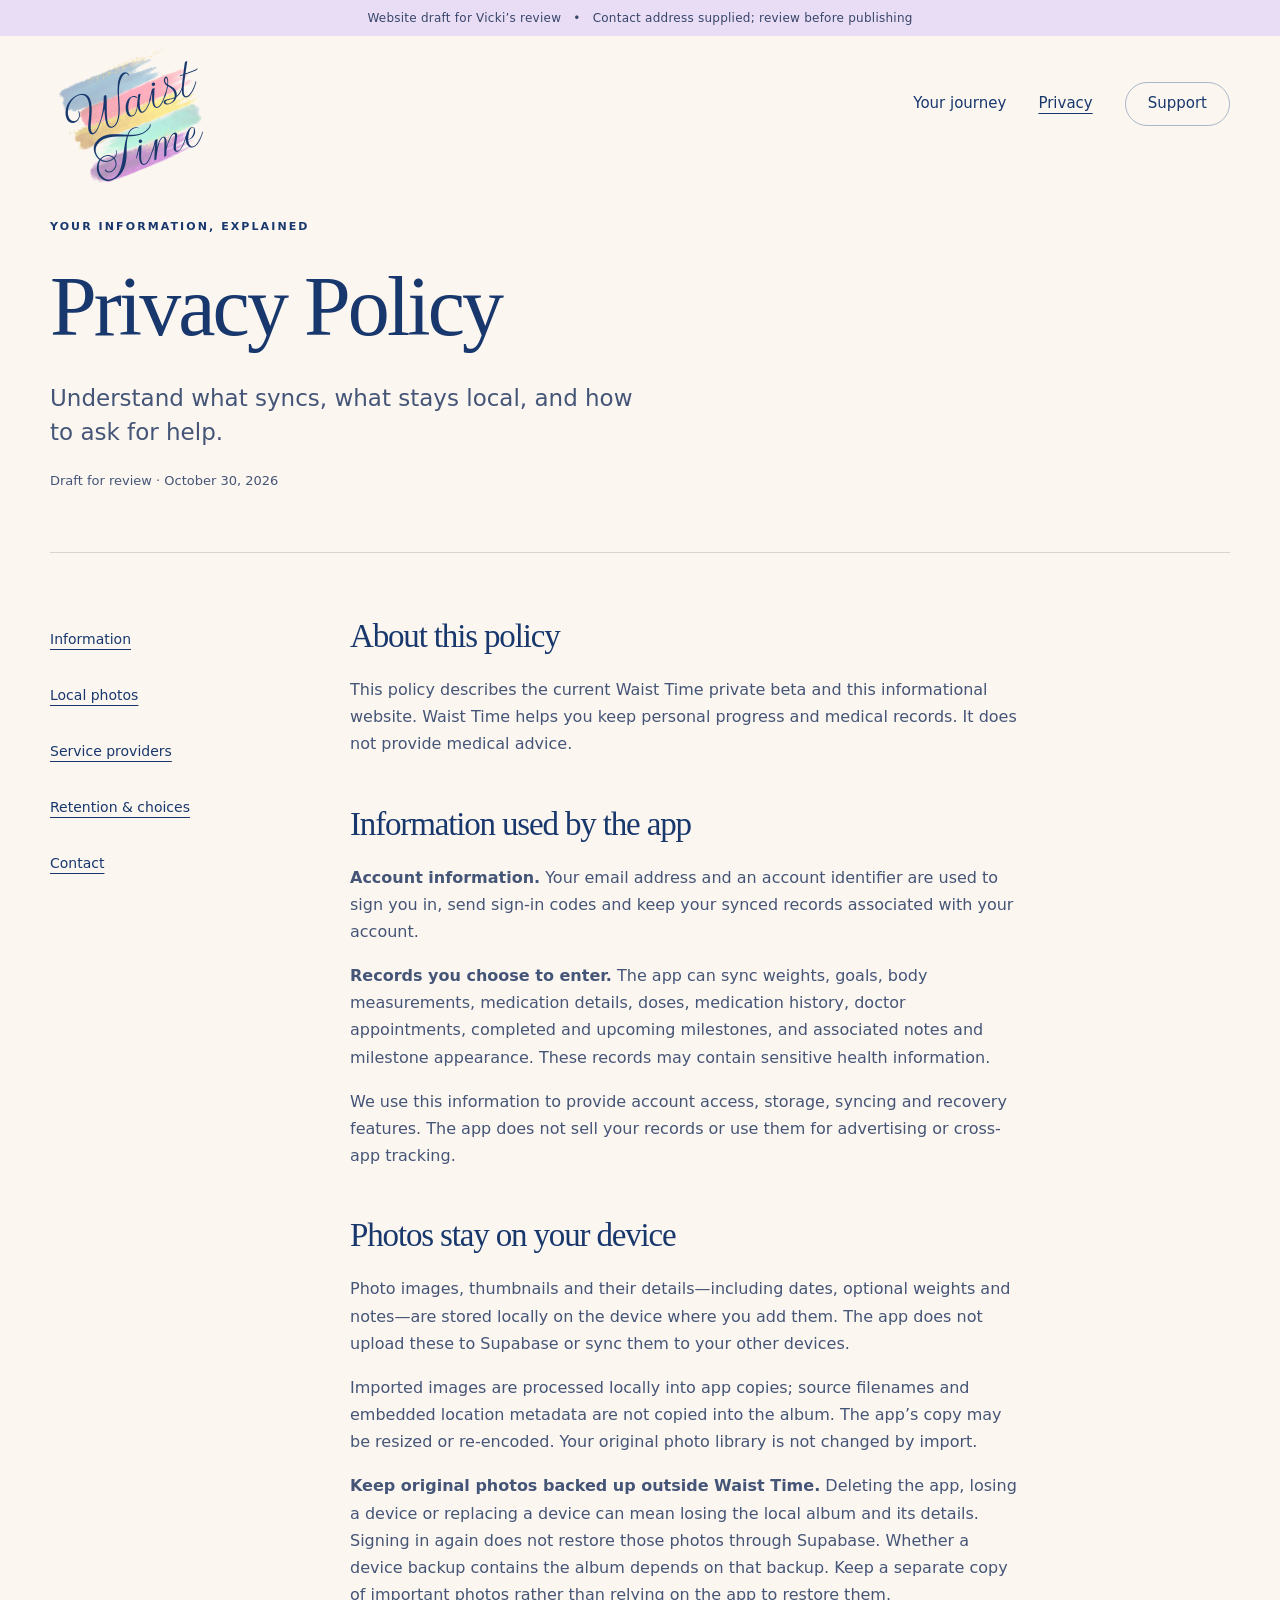
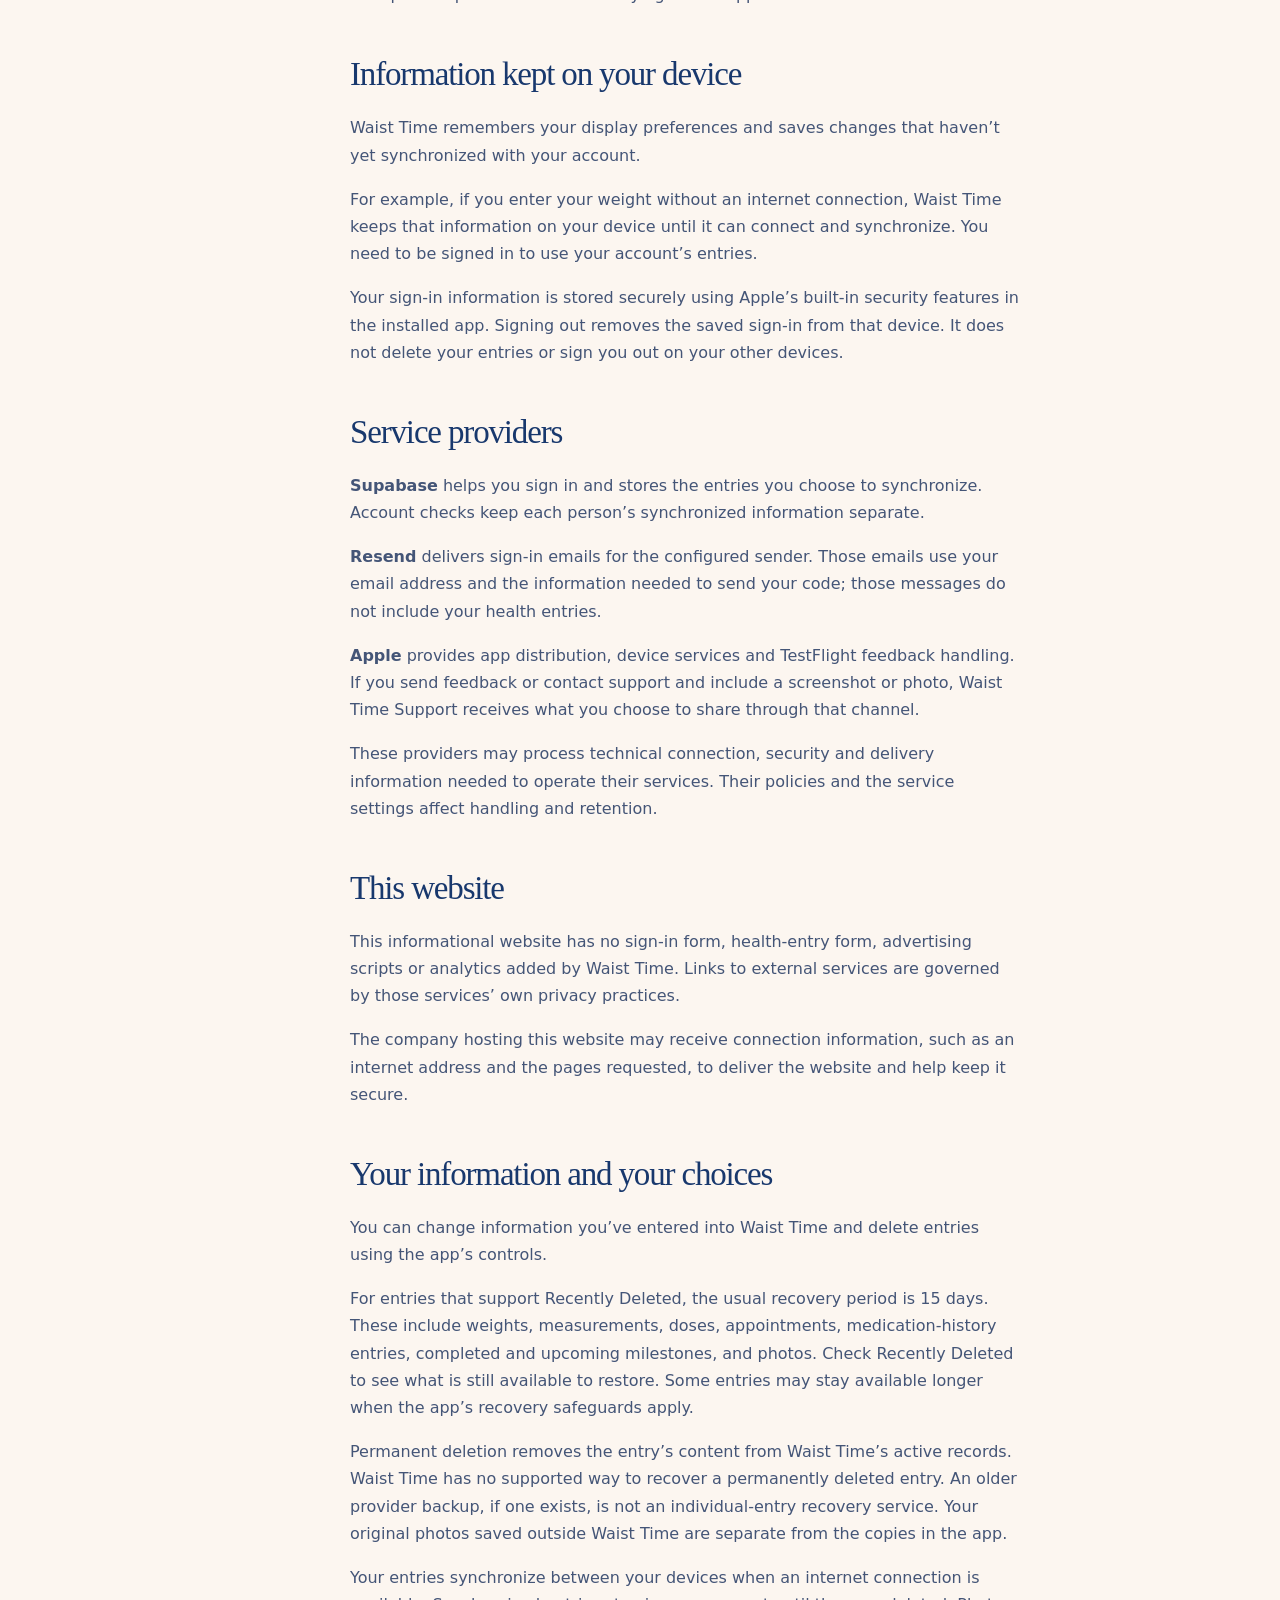
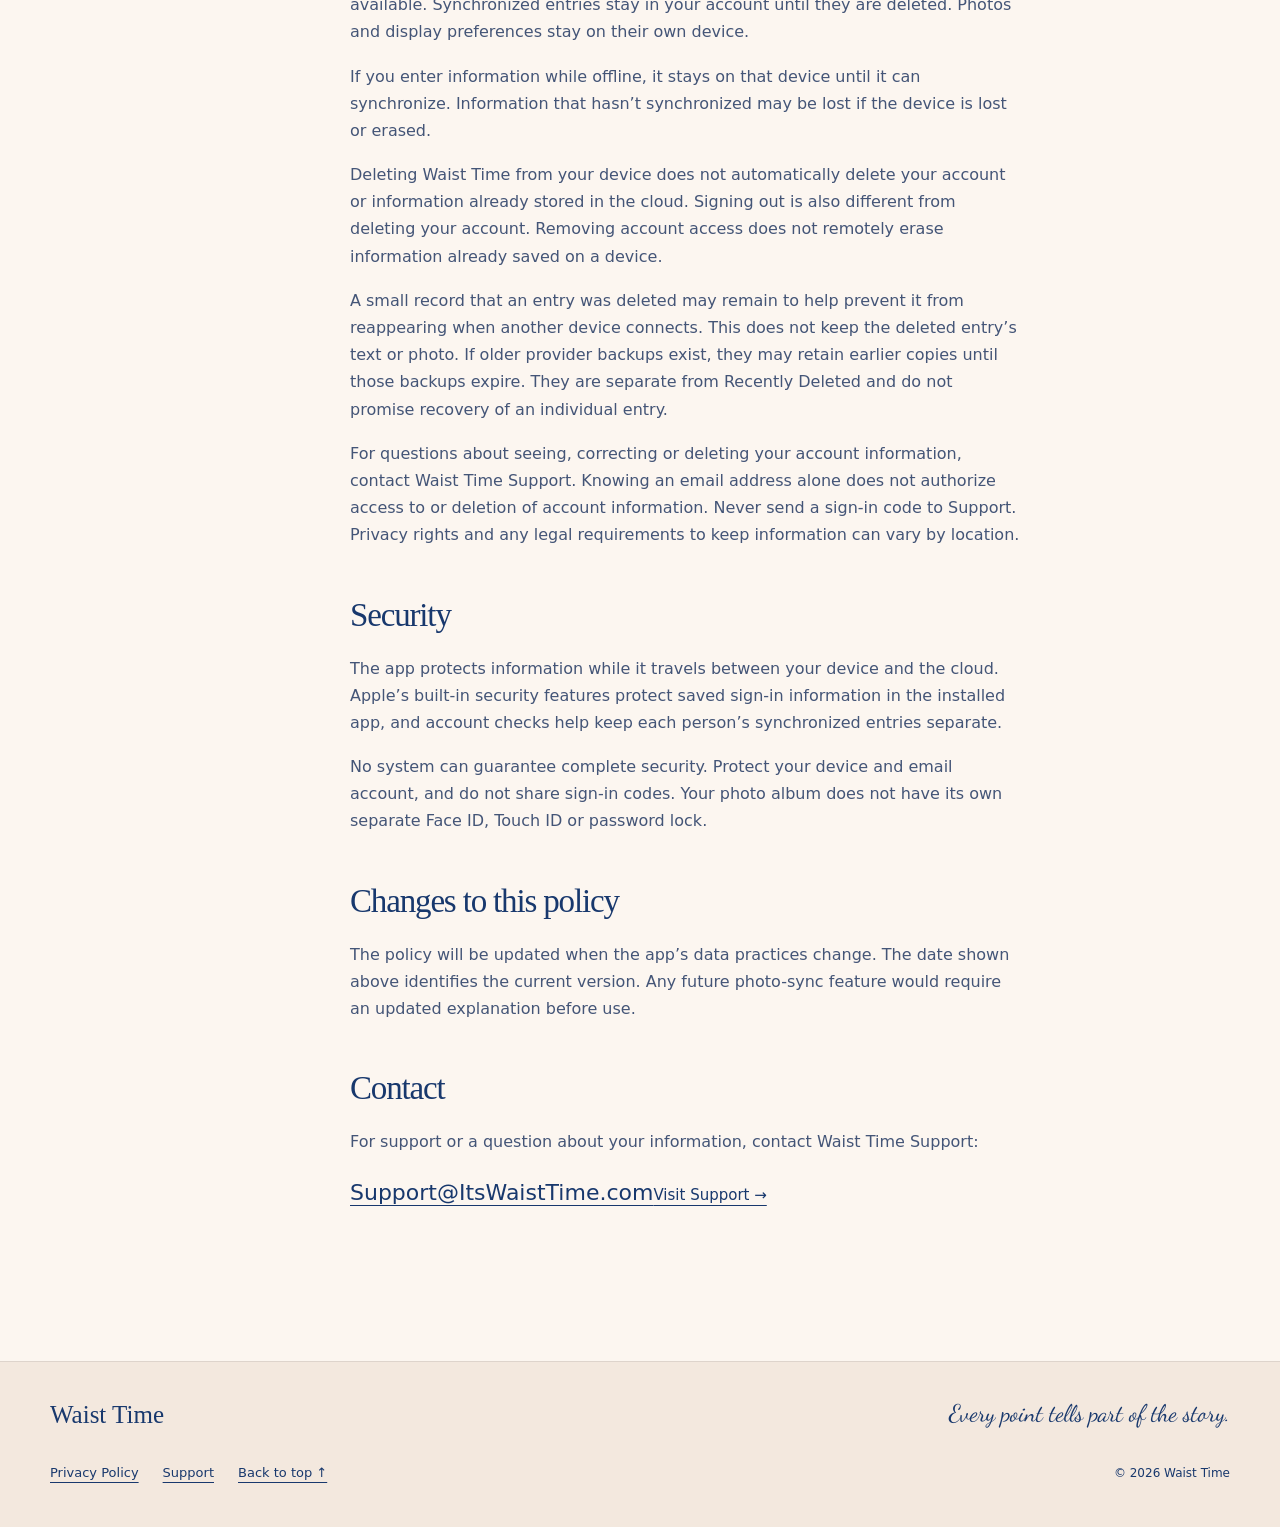
==== privacy.html @ 02d2edf5 "Add files via upload" ====
<!doctype html><html lang="en" id="top"><head><meta charset="utf-8"><meta name="viewport" content="width=device-width,initial-scale=1"><meta name="color-scheme" content="light"><meta name="description" content="How Waist Time handles account information, synced records, local photos and privacy questions."><meta name="robots" content="noindex,nofollow"><title>Privacy Policy · Waist Time</title><link rel="icon" type="image/svg+xml" href="assets/favicon.svg"><link rel="stylesheet" href="styles.css"></head><body><div class="draft-banner">Website draft for Vicki’s review <span>•</span> Contact address supplied; review before publishing</div><a class="skip" href="#main">Skip to content</a><header class="site-header wrap"><a class="brand-link" href="index.html" aria-label="Waist Time home"><span class="brand" role="img" aria-label="Waist Time"><span>Waist</span><br><span>Time</span></span></a><nav aria-label="Main navigation"><a href="index.html#journey">Your journey</a><a href="privacy.html" aria-current="page">Privacy</a><a class="nav-support" href="support.html">Support</a></nav></header>
<main id="main"><section class="document-hero wrap"><p class="eyebrow">YOUR INFORMATION, EXPLAINED</p><h1>Privacy Policy</h1><p class="hero-lede">Understand what syncs, what stays local, and how to ask for help.</p><p class="policy-date">Draft for review · October 30, 2026</p></section><div class="document-layout wrap"><aside class="document-aside"><a href="#information">Information</a><a href="#photos">Local photos</a><a href="#providers">Service providers</a><a href="#retention">Retention &amp; choices</a><a href="#privacy-contact">Contact</a></aside><article class="document-copy"><section><h2>About this policy</h2><p>This policy describes the current Waist Time private beta and this informational website. Waist Time helps you keep personal progress and medical records. It does not provide medical advice.</p></section><section id="information"><h2>Information used by the app</h2><p><strong>Account information.</strong> Your email address and an account identifier are used to sign you in, send sign-in codes and keep your synced records associated with your account.</p><p><strong>Records you choose to enter.</strong> The app can sync weights, goals, body measurements, medication details, doses, medication history, doctor appointments, completed and upcoming milestones, and associated notes and milestone appearance. These records may contain sensitive health information.</p><p>We use this information to provide account access, storage, syncing and recovery features. The app does not sell your records or use them for advertising or cross-app tracking.</p></section><section id="photos"><h2>Photos stay on your device</h2><p>Photo images, thumbnails and their details—including dates, optional weights and notes—are stored locally on the device where you add them. The app does not upload these to Supabase or sync them to your other devices.</p><p>Imported images are processed locally into app copies; source filenames and embedded location metadata are not copied into the album. The app’s copy may be resized or re-encoded. Your original photo library is not changed by import.</p><p><strong>Keep original photos backed up outside Waist Time.</strong> Deleting the app, losing a device or replacing a device can mean losing the local album and its details. Signing in again does not restore those photos through Supabase. Whether a device backup contains the album depends on that backup. Keep a separate copy of important photos rather than relying on the app to restore them.</p></section><section><h2>Information kept on your device</h2><p>Waist Time remembers your display preferences and saves changes that haven’t yet synchronized with your account.</p><p>For example, if you enter your weight without an internet connection, Waist Time keeps that information on your device until it can connect and synchronize. You need to be signed in to use your account’s entries.</p><p>Your sign-in information is stored securely using Apple’s built-in security features in the installed app. Signing out removes the saved sign-in from that device. It does not delete your entries or sign you out on your other devices.</p></section><section id="providers"><h2>Service providers</h2><p><strong>Supabase</strong> helps you sign in and stores the entries you choose to synchronize. Account checks keep each person’s synchronized information separate.</p><p><strong>Resend</strong> delivers sign-in emails for the configured sender. Those emails use your email address and the information needed to send your code; those messages do not include your health entries.</p><p><strong>Apple</strong> provides app distribution, device services and TestFlight feedback handling. If you send feedback or contact support and include a screenshot or photo, Waist Time Support receives what you choose to share through that channel.</p><p>These providers may process technical connection, security and delivery information needed to operate their services. Their policies and the service settings affect handling and retention.</p></section><section><h2>This website</h2><p>This informational website has no sign-in form, health-entry form, advertising scripts or analytics added by Waist Time. Links to external services are governed by those services’ own privacy practices.</p><p>The company hosting this website may receive connection information, such as an internet address and the pages requested, to deliver the website and help keep it secure.</p></section><section id="retention"><h2>Your information and your choices</h2><p>You can change information you’ve entered into Waist Time and delete entries using the app’s controls.</p><p>For entries that support Recently Deleted, the usual recovery period is 15 days. These include weights, measurements, doses, appointments, medication-history entries, completed and upcoming milestones, and photos. Check Recently Deleted to see what is still available to restore. Some entries may stay available longer when the app’s recovery safeguards apply.</p><p>Permanent deletion removes the entry’s content from Waist Time’s active records. Waist Time has no supported way to recover a permanently deleted entry. An older provider backup, if one exists, is not an individual-entry recovery service. Your original photos saved outside Waist Time are separate from the copies in the app.</p><p>Your entries synchronize between your devices when an internet connection is available. Synchronized entries stay in your account until they are deleted. Photos and display preferences stay on their own device.</p><p>If you enter information while offline, it stays on that device until it can synchronize. Information that hasn’t synchronized may be lost if the device is lost or erased.</p><p>Deleting Waist Time from your device does not automatically delete your account or information already stored in the cloud. Signing out is also different from deleting your account. Removing account access does not remotely erase information already saved on a device.</p><p>A small record that an entry was deleted may remain to help prevent it from reappearing when another device connects. This does not keep the deleted entry’s text or photo. If older provider backups exist, they may retain earlier copies until those backups expire. They are separate from Recently Deleted and do not promise recovery of an individual entry.</p><p>For questions about seeing, correcting or deleting your account information, contact Waist Time Support. Knowing an email address alone does not authorize access to or deletion of account information. Never send a sign-in code to Support. Privacy rights and any legal requirements to keep information can vary by location.</p></section><section><h2>Security</h2><p>The app protects information while it travels between your device and the cloud. Apple’s built-in security features protect saved sign-in information in the installed app, and account checks help keep each person’s synchronized entries separate.</p><p>No system can guarantee complete security. Protect your device and email account, and do not share sign-in codes. Your photo album does not have its own separate Face ID, Touch ID or password lock.</p></section><section><h2>Changes to this policy</h2><p>The policy will be updated when the app’s data practices change. The date shown above identifies the current version. Any future photo-sync feature would require an updated explanation before use.</p></section><section id="privacy-contact"><h2>Contact</h2><p>For support or a question about your information, contact Waist Time Support:</p><a class="contact-email" href="mailto:Support@ItsWaistTime.com">Support@ItsWaistTime.com</a><a class="text-link" href="support.html">Visit Support →</a></section></article></div></main><footer class="site-footer"><div class="wrap footer-inner"><a class="footer-name" href="index.html">Waist Time</a><p>Every point tells part of the story.</p><nav aria-label="Footer navigation"><a href="privacy.html">Privacy Policy</a><a href="support.html">Support</a><a href="#top">Back to top ↑</a></nav><small>© 2026 Waist Time</small></div></footer></body></html>
---- styles.css ----
@font-face{font-family:Gwendolyn;src:url('assets/Gwendolyn-Regular.ttf') format('truetype');font-display:swap}@font-face{font-family:Dancing;src:url('assets/DancingScript.ttf') format('truetype');font-display:swap}@font-face{font-family:Patrick;src:url('assets/PatrickHand.woff2') format('woff2');font-display:swap}
:root{--cream:#fcf6f0;--ink:#18386d;--soft:#445577;--blue:#dce9f5;--peach:#f7d2c7;--line:#ded4cc;--white:#fffdfa}*{box-sizing:border-box}html{scroll-behavior:smooth;scroll-padding-top:24px}body{margin:0;background:var(--cream);color:var(--ink);font-family:'Avenir Next',Avenir,system-ui,sans-serif;font-size:17px;line-height:1.7}a{color:inherit;text-decoration-thickness:1px;text-underline-offset:5px}a:hover{text-decoration-thickness:2px}a:focus-visible,summary:focus-visible{outline:3px solid #365f98;outline-offset:5px}img{display:block;max-width:100%;height:auto}h1,h2,h3,p,figure{margin:0}h1,h2,h3{font-family:Georgia,'Times New Roman',serif;font-weight:400;line-height:1.12;letter-spacing:-.035em}h1{font-size:clamp(48px,5.7vw,82px)}h2{font-size:clamp(35px,4vw,52px)}h3{font-size:29px}h1 em,h2 em{font-weight:400;color:#526f8d}p{max-width:66ch}p+p{margin-top:17px}.wrap{width:min(1180px,calc(100% - 80px));margin-inline:auto}.draft-banner{padding:8px 20px;background:#e8ddf5;color:#38456a;text-align:center;font-size:12px;letter-spacing:.02em}.draft-banner span{margin:0 8px}.skip{position:absolute;top:-90px;left:20px;z-index:30;padding:10px;background:var(--white)}.skip:focus{top:8px}.site-header{display:flex;align-items:center;justify-content:space-between;min-height:135px;gap:28px}.brand-link{display:grid;place-items:center;width:160px;height:116px;text-decoration:none}.brand{position:relative;isolation:isolate;display:inline-block;font-family:Gwendolyn,cursive;font-size:64px;font-weight:400;line-height:.55;text-align:center;white-space:nowrap;transform:rotate(-20deg);transform-origin:center;color:var(--ink)}.brand span:first-child{position:relative;top:.18em}.brand span:last-child{position:relative;top:.4em}.brand:before{content:'';position:absolute;inset:-.25em -.4em -.6em;z-index:-1;background:url('assets/brand-watercolor.png') center/contain no-repeat;transform:scale(1.1);opacity:.4}.site-header nav{display:flex;align-items:center;gap:32px}.site-header nav a{display:flex;align-items:center;min-height:44px;text-decoration:none;font-size:15px}.site-header nav a:hover,.site-header nav a[aria-current=page]{text-decoration:underline}.site-header nav .nav-support{border:1px solid #a9b8c9;padding:7px 22px;border-radius:28px}.hero{display:grid;grid-template-columns:1.13fr 1fr;gap:46px;align-items:center;min-height:640px;padding:16px 0 70px}.hero-copy{position:relative;z-index:1}.eyebrow{font-size:11px;font-weight:700;letter-spacing:.19em;line-height:1.5;margin-bottom:24px}.hero-lede{font-size:23px;line-height:1.5;margin-top:27px;color:var(--soft);max-width:29ch}.hero-description{margin-top:20px;font-size:16px;color:var(--soft);max-width:43ch}.button{display:inline-flex;align-items:center;justify-content:space-between;gap:30px;background:var(--ink);color:var(--cream);padding:14px 24px;min-height:52px;border-radius:5px;text-decoration:none;font-size:15px;margin-top:30px}.button:hover{background:#274a7a;text-decoration:none}.button span{font-size:22px}.availability{font-size:12px;color:var(--soft);margin-top:14px}.hero-art{position:relative;align-self:stretch;display:flex;align-items:center;justify-content:center;padding:12px 0 38px}.hero-art img{width:100%;max-height:585px;object-fit:contain;mix-blend-mode:multiply}.hero-art figcaption{position:absolute;bottom:12px;right:9%;font-family:Dancing,cursive;font-size:32px;transform:rotate(-6deg)}.story-section{background:#f0ece5;padding:85px 0 90px;border-top:1px solid var(--line);border-bottom:1px solid var(--line)}.section-intro{display:grid;grid-template-columns:1fr 1fr;gap:20px 60px;align-items:end}.section-intro .eyebrow{grid-column:1/-1;margin:0}.section-intro>p:last-child{font-size:17px;color:var(--soft);padding-bottom:4px}.editorial-grid{display:grid;grid-template-columns:1fr 1fr;gap:0 70px;margin-top:55px}.feature{display:grid;grid-template-columns:38px 1fr;gap:18px;border-top:1px solid #cfc7c0;padding:30px 0}.feature-number{font-size:12px;letter-spacing:.05em;padding-top:8px;color:#60718a}.feature p{font-size:15px;color:var(--soft);margin-top:14px}.milestone-moment{text-align:center;padding:96px 20px;position:relative;isolation:isolate}.milestone-moment:before{content:'';position:absolute;inset:12% 15%;background:url('assets/brand-watercolor.png') center/contain no-repeat;opacity:.22;z-index:-1}.handwritten{font-family:Dancing,cursive;font-size:32px;line-height:1.4;letter-spacing:0;font-weight:400}.milestone-moment .handwritten{margin-inline:auto;transform:rotate(-4deg);margin-bottom:13px}.milestone-moment h2{font-size:clamp(56px,7vw,88px)}.milestone-moment>p:last-child{margin:20px auto 0;color:var(--soft);font-size:15px}.care-section{padding:85px 0;background:var(--blue)}.care-grid{display:grid;grid-template-columns:1fr 1fr;gap:75px}.care-grid h2{font-size:41px;line-height:1.2}.care-copy{font-size:16px;padding-top:32px}.care-copy strong{font-weight:600}.text-link{display:inline-flex;align-items:center;gap:20px;min-height:44px;font-size:15px;margin-top:18px}.faq-section{display:grid;grid-template-columns:.8fr 1.2fr;gap:85px;padding:90px 0}.faq-list details{border-top:1px solid var(--line);padding:0 0 16px;margin-bottom:9px}.faq-list details:last-child{border-bottom:1px solid var(--line)}summary{cursor:pointer;font-size:18px;padding:19px 22px 8px 0;min-height:52px;line-height:1.5}.faq-list details p{font-size:15px;color:var(--soft);margin:15px 0 6px}.closing{padding:10px 0 90px;text-align:center}.closing .handwritten{margin-inline:auto;margin-bottom:20px}.closing h2{font-size:48px}.button-light{color:var(--ink);background:#fffdfa;border:1px solid #b6c3cf}.button-light:hover{background:var(--blue)}.site-footer{border-top:1px solid var(--line);padding:32px 0;background:#f3e8de}.footer-inner{display:grid;grid-template-columns:1fr 1fr;align-items:center;gap:15px}.footer-name{font-family:Georgia,serif;font-size:25px;text-decoration:none}.footer-inner>p{font-family:Dancing,cursive;font-size:24px;text-align:right;justify-self:end}.footer-inner nav{display:flex;gap:24px;flex-wrap:wrap}.footer-inner nav a{display:flex;align-items:center;min-height:44px;font-size:13px}.footer-inner small{font-size:12px;justify-self:end}.document-hero{padding:48px 0 60px;border-bottom:1px solid var(--line)}.document-hero h1{font-size:clamp(56px,7vw,84px)}.document-hero .hero-lede{max-width:40ch}.policy-date{font-size:13px;color:var(--soft);margin-top:20px}.document-layout{display:grid;grid-template-columns:220px 1fr;gap:80px;padding:65px 0 95px}.document-aside{display:flex;flex-direction:column;align-items:start;gap:12px}.document-aside .handwritten{margin-bottom:20px}.document-aside a{font-size:14px;min-height:44px;display:flex;align-items:center}.document-copy{max-width:760px}.document-copy section{margin-bottom:48px;scroll-margin-top:30px}.document-copy h2{font-size:33px;margin-bottom:21px}.document-copy h3{font-size:24px;margin:26px 0 12px}.document-copy p{font-size:16px;color:var(--soft)}.document-copy .small{font-size:13px;margin-top:22px}.contact-email{display:inline-block;min-height:44px;font-size:22px;overflow-wrap:anywhere;margin-top:12px}.document-copy .contact-pending,.document-copy .draft-note{padding:16px 20px;background:#e8ddf5;border-left:3px solid #8c7ba6;color:var(--ink);font-size:14px;margin-top:20px}
@media(min-width:1500px){.hero{min-height:700px}}@media(max-width:950px){.wrap{width:calc(100% - 48px)}.hero{gap:20px;min-height:560px}.hero h1{font-size:59px}.hero-art img{max-height:480px}.hero-art figcaption{font-size:27px;right:0}.section-intro{gap:22px 38px}.editorial-grid{gap:0 36px}.care-grid{gap:35px}.care-grid h2{font-size:34px}.faq-section{gap:42px}.document-layout{grid-template-columns:160px 1fr;gap:40px}.hero-lede{font-size:21px}}@media(max-width:650px){.wrap{width:calc(100% - 40px)}.draft-banner{font-size:10px;line-height:1.6}.draft-banner span{margin:0 3px}.site-header{min-height:108px;gap:12px}.brand-link{width:104px;height:90px;flex-shrink:0}.brand{font-size:46px}.site-header nav{gap:13px}.site-header nav a{font-size:12px}.site-header nav .nav-support{padding:5px 11px}.hero{grid-template-columns:1fr;padding:36px 0 40px;gap:12px;min-height:0}.hero h1{font-size:clamp(48px,11.8vw,70px)}.hero-copy{max-width:560px}.hero-lede{font-size:21px;margin-top:22px}.hero-description{font-size:15px}.eyebrow{font-size:10px;margin-bottom:21px}.hero-art{max-width:420px;width:100%;margin:0 auto;padding:0 15px 35px}.hero-art img{max-height:430px}.hero-art figcaption{bottom:8px;right:5%;font-size:30px}.story-section,.care-section{padding:55px 0}.section-intro{display:block}.section-intro h2{font-size:38px}.section-intro>p:last-child{margin-top:22px;font-size:15px}.section-intro .eyebrow{margin-bottom:20px}.editorial-grid{grid-template-columns:1fr;margin-top:34px}.feature{padding:25px 0}.feature h3{font-size:27px}.feature p{font-size:15px}.milestone-moment{padding:64px 0}.milestone-moment .handwritten{font-size:27px}.care-grid{grid-template-columns:1fr;gap:20px}.care-grid h2{font-size:36px}.care-copy{padding:0}.faq-section{grid-template-columns:1fr;gap:30px;padding:58px 0}.faq-section h2{font-size:39px}.closing{padding:10px 0 60px}.closing .handwritten{font-size:28px}.closing h2{font-size:39px}.footer-inner{grid-template-columns:1fr;gap:12px}.footer-inner>p{justify-self:start;text-align:left}.footer-inner small{justify-self:start}.footer-inner nav{gap:20px}.document-hero{padding:35px 0 40px}.document-hero h1{font-size:56px}.document-layout{grid-template-columns:1fr;gap:35px;padding:35px 0 65px}.document-aside{flex-direction:row;flex-wrap:wrap;gap:8px 22px;border-bottom:1px solid var(--line);padding-bottom:22px}.document-aside .handwritten{width:100%;font-size:27px;margin-bottom:5px}.document-copy h2{font-size:30px}.document-copy p{font-size:16px;overflow-wrap:break-word}}@media(max-width:360px){.wrap{width:calc(100% - 32px)}.site-header nav{gap:10px}.site-header nav a{font-size:11px}.brand-link{width:88px}.brand{font-size:41px}.site-header nav .nav-support{padding:5px 8px}.hero h1{font-size:46px}}@media(prefers-reduced-motion:reduce){html{scroll-behavior:auto}}
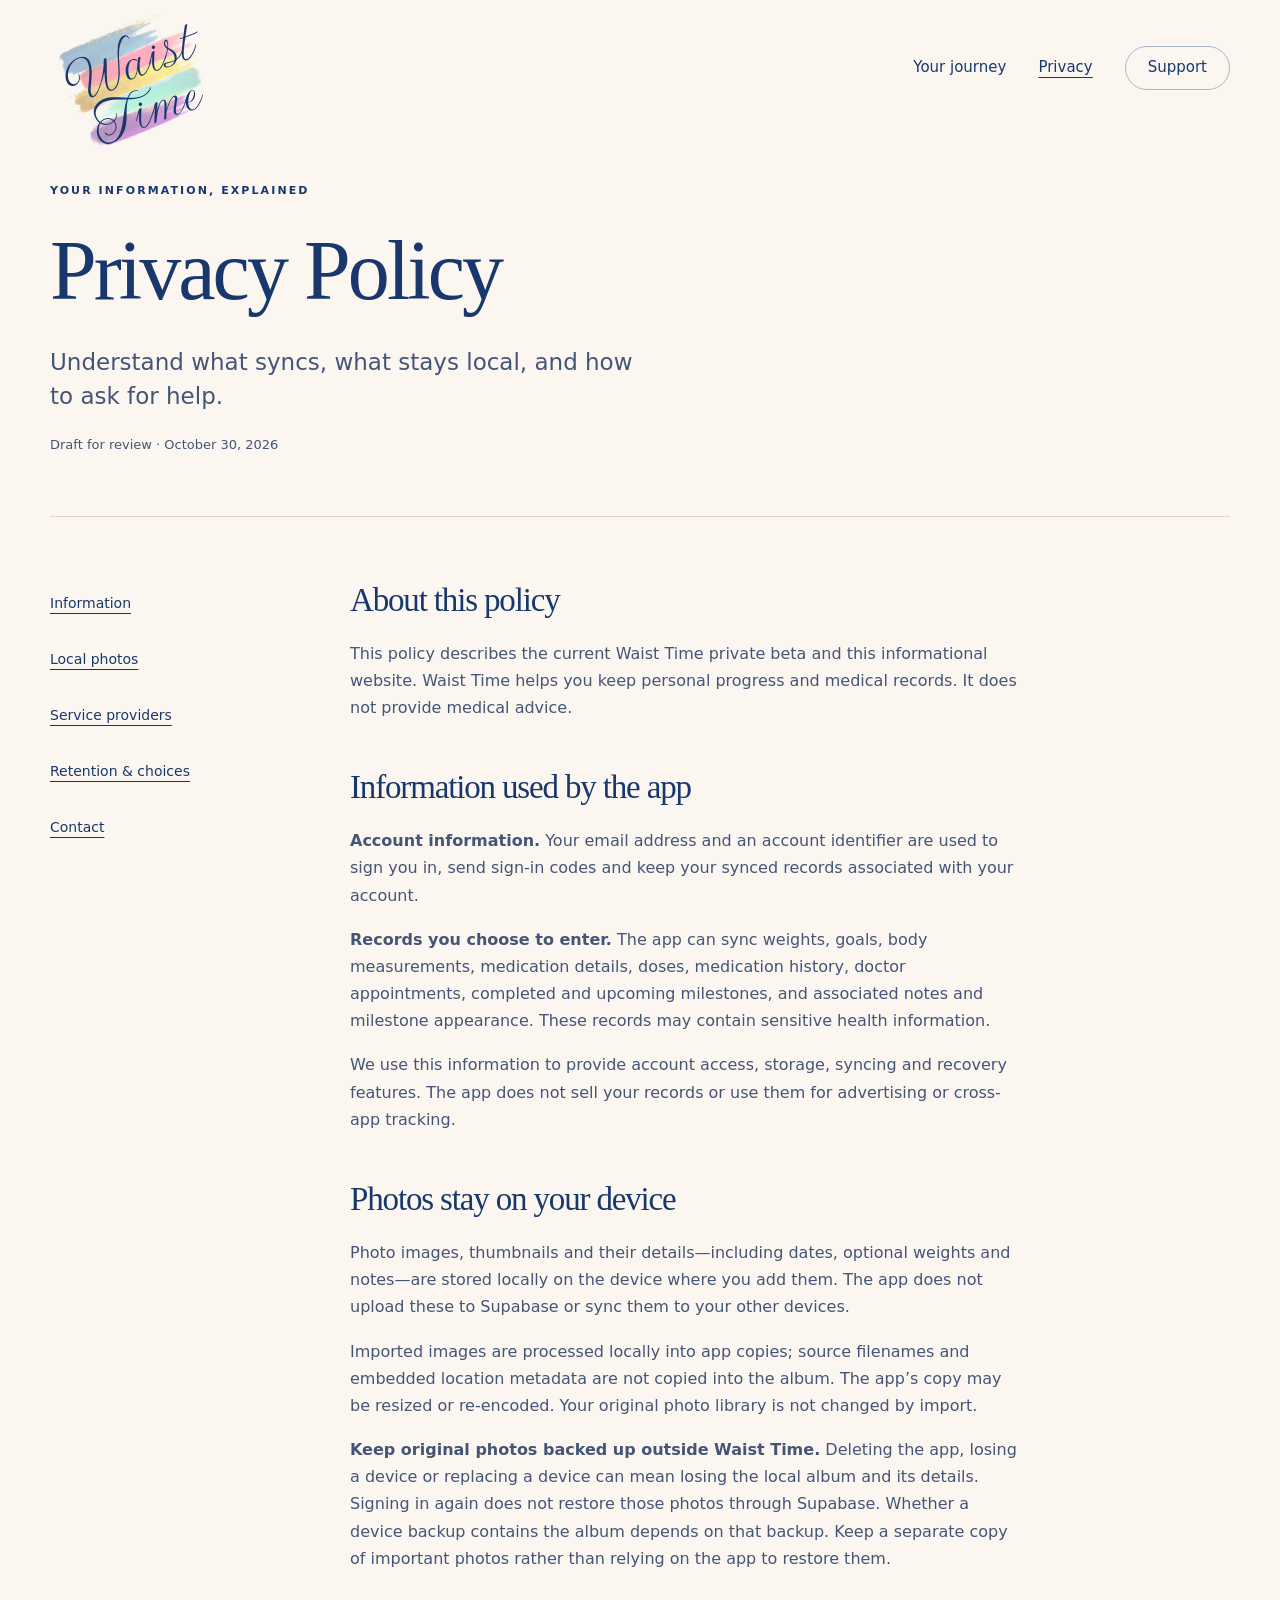
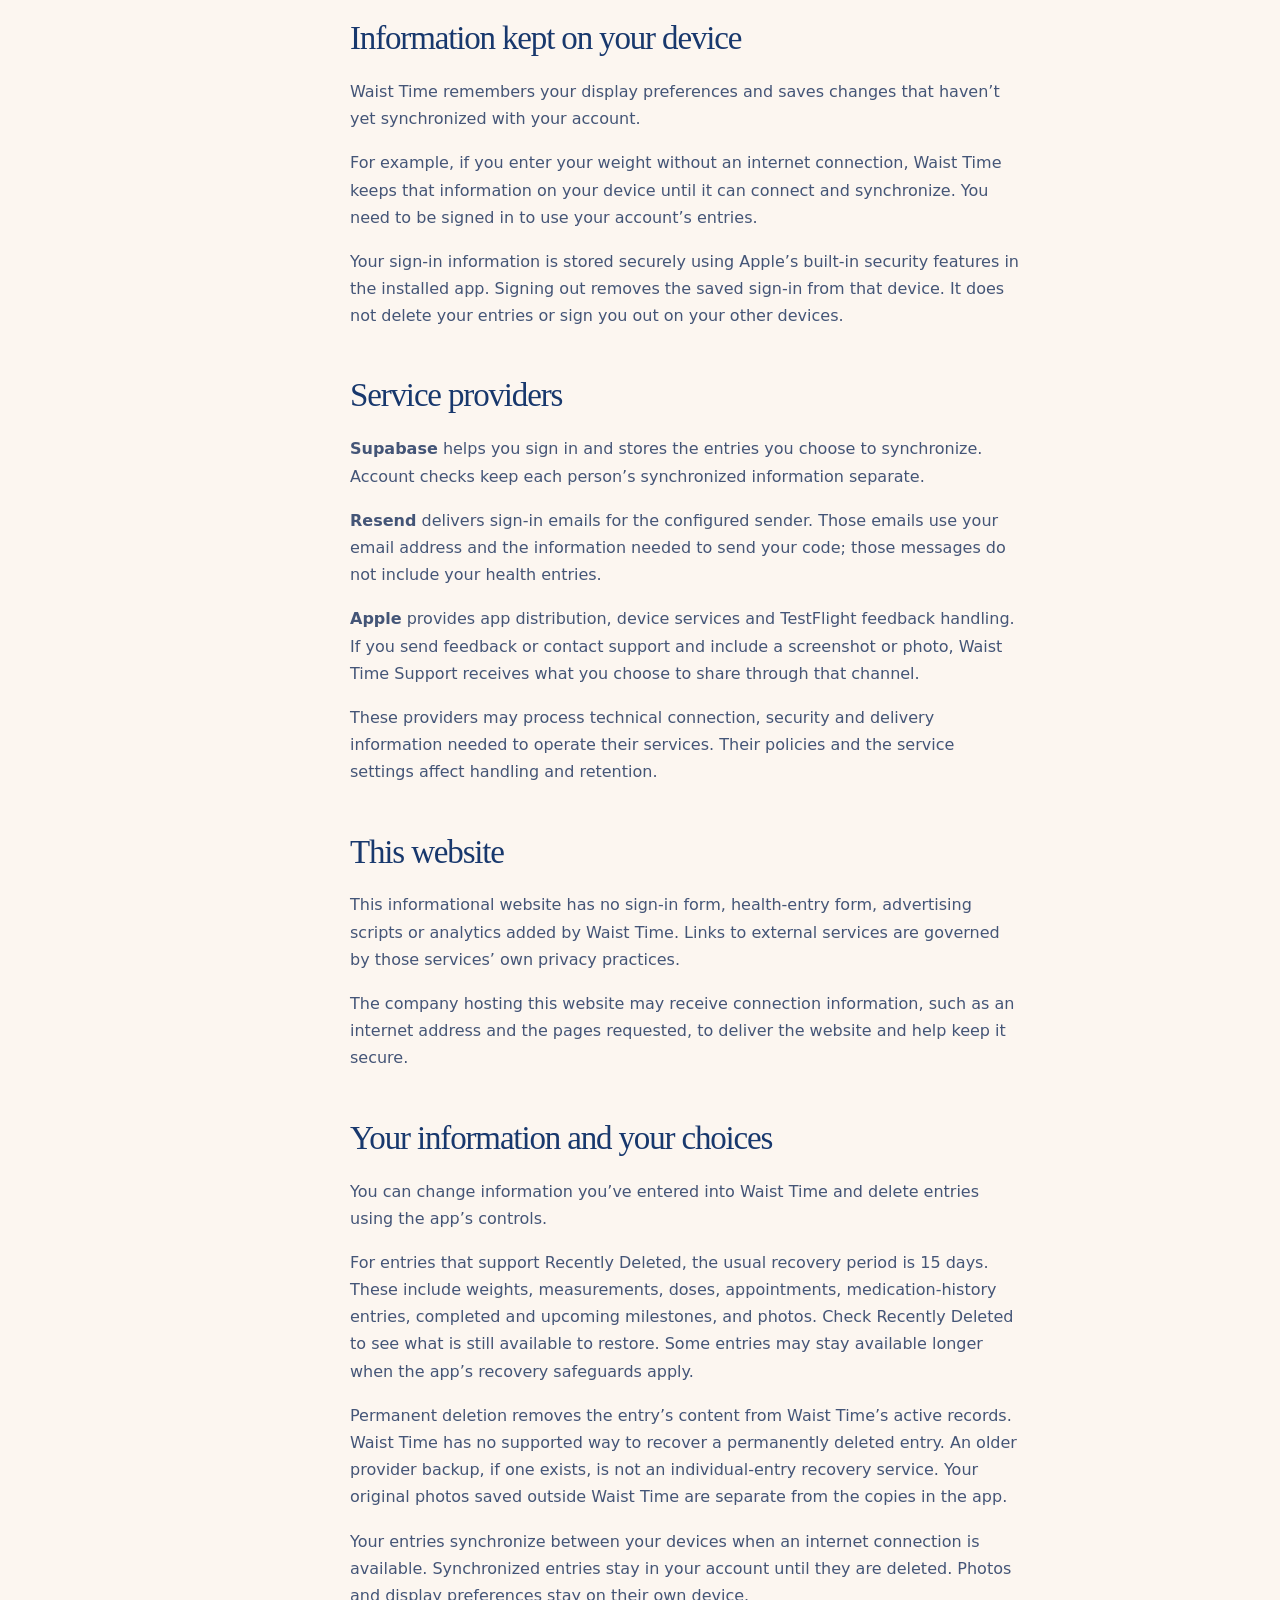
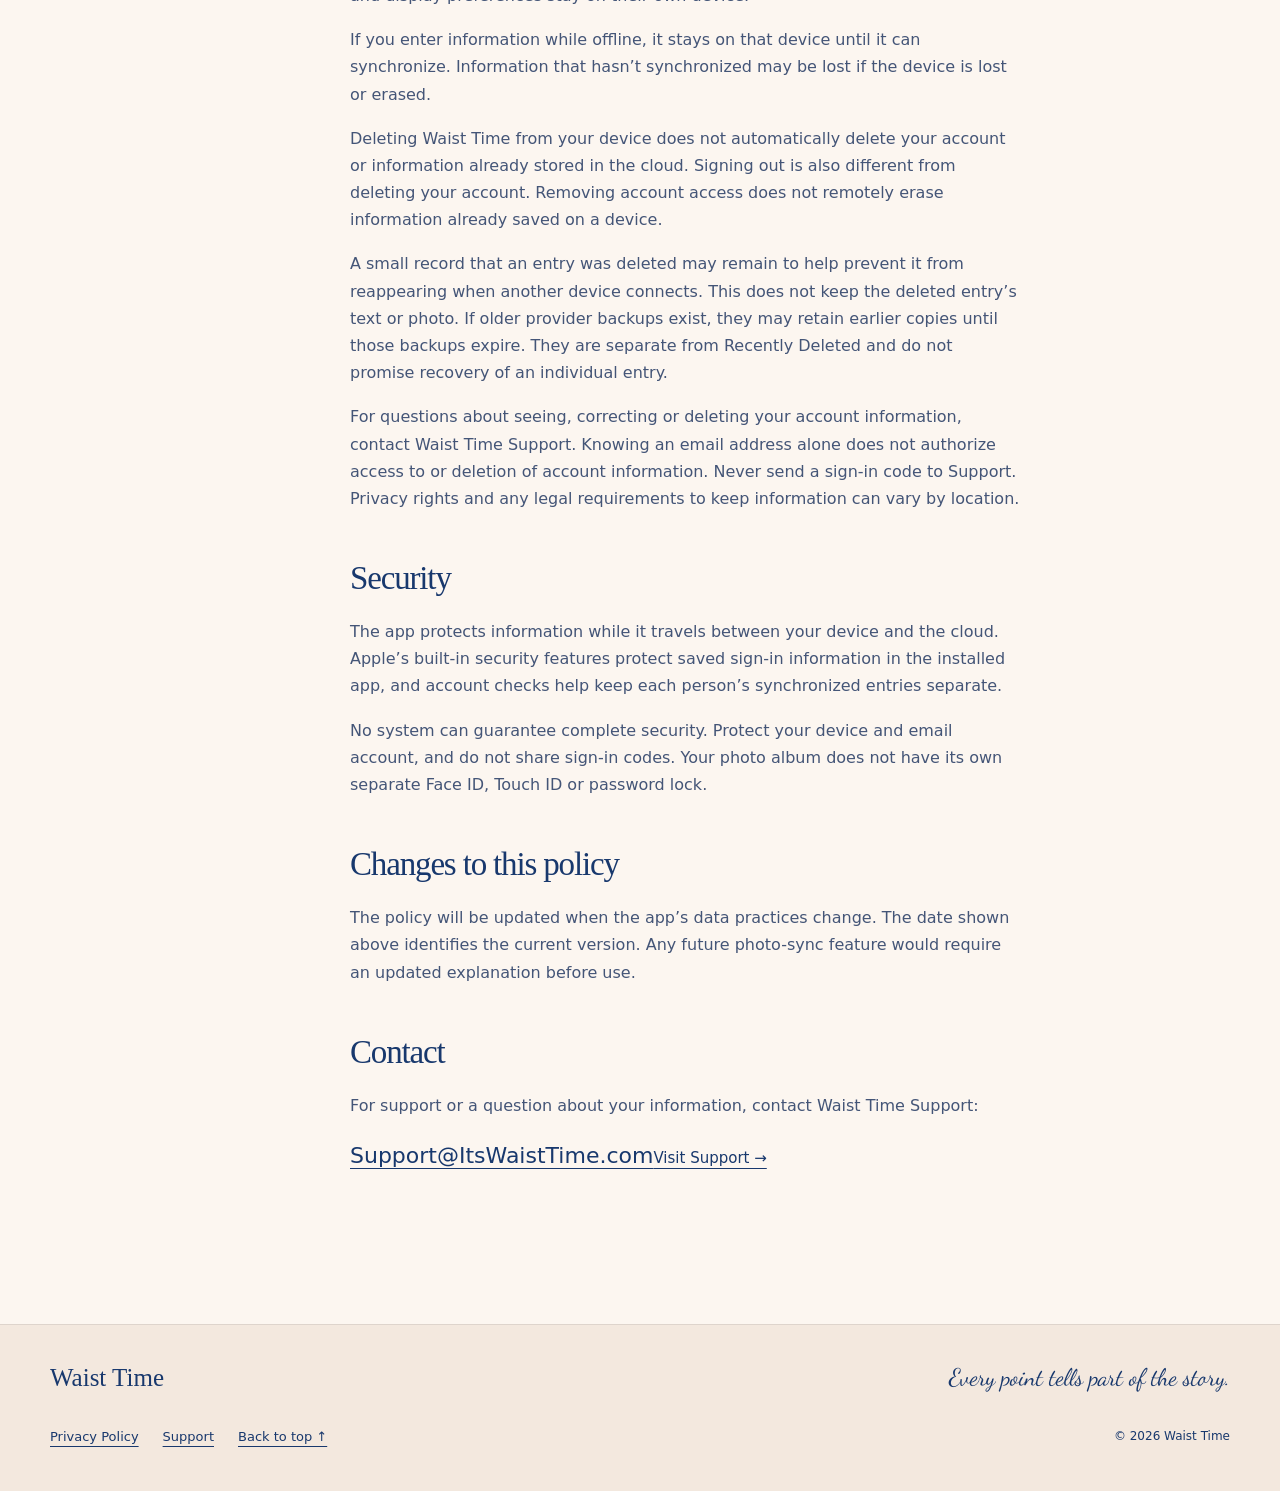
==== commit ff24578d: "Add files via upload" ====
--- a/privacy.html
+++ b/privacy.html
@@ -1,2 +1,2 @@
-<!doctype html><html lang="en" id="top"><head><meta charset="utf-8"><meta name="viewport" content="width=device-width,initial-scale=1"><meta name="color-scheme" content="light"><meta name="description" content="How Waist Time handles account information, synced records, local photos and privacy questions."><meta name="robots" content="noindex,nofollow"><title>Privacy Policy · Waist Time</title><link rel="icon" type="image/svg+xml" href="assets/favicon.svg"><link rel="stylesheet" href="styles.css"></head><body><div class="draft-banner">Website draft for Vicki’s review <span>•</span> Contact address supplied; review before publishing</div><a class="skip" href="#main">Skip to content</a><header class="site-header wrap"><a class="brand-link" href="index.html" aria-label="Waist Time home"><span class="brand" role="img" aria-label="Waist Time"><span>Waist</span><br><span>Time</span></span></a><nav aria-label="Main navigation"><a href="index.html#journey">Your journey</a><a href="privacy.html" aria-current="page">Privacy</a><a class="nav-support" href="support.html">Support</a></nav></header>
+<!doctype html><html lang="en" id="top"><head><meta charset="utf-8"><meta name="viewport" content="width=device-width,initial-scale=1"><meta name="color-scheme" content="light"><meta name="description" content="How Waist Time handles account information, synced records, local photos and privacy questions."><title>Privacy Policy · Waist Time</title><link rel="icon" type="image/svg+xml" href="assets/favicon.svg"><link rel="stylesheet" href="styles.css"></head><body><a class="skip" href="#main">Skip to content</a><header class="site-header wrap"><a class="brand-link" href="index.html" aria-label="Waist Time home"><span class="brand" role="img" aria-label="Waist Time"><span>Waist</span><br><span>Time</span></span></a><nav aria-label="Main navigation"><a href="index.html#journey">Your journey</a><a href="privacy.html" aria-current="page">Privacy</a><a class="nav-support" href="support.html">Support</a></nav></header>
 <main id="main"><section class="document-hero wrap"><p class="eyebrow">YOUR INFORMATION, EXPLAINED</p><h1>Privacy Policy</h1><p class="hero-lede">Understand what syncs, what stays local, and how to ask for help.</p><p class="policy-date">Draft for review · October 30, 2026</p></section><div class="document-layout wrap"><aside class="document-aside"><a href="#information">Information</a><a href="#photos">Local photos</a><a href="#providers">Service providers</a><a href="#retention">Retention &amp; choices</a><a href="#privacy-contact">Contact</a></aside><article class="document-copy"><section><h2>About this policy</h2><p>This policy describes the current Waist Time private beta and this informational website. Waist Time helps you keep personal progress and medical records. It does not provide medical advice.</p></section><section id="information"><h2>Information used by the app</h2><p><strong>Account information.</strong> Your email address and an account identifier are used to sign you in, send sign-in codes and keep your synced records associated with your account.</p><p><strong>Records you choose to enter.</strong> The app can sync weights, goals, body measurements, medication details, doses, medication history, doctor appointments, completed and upcoming milestones, and associated notes and milestone appearance. These records may contain sensitive health information.</p><p>We use this information to provide account access, storage, syncing and recovery features. The app does not sell your records or use them for advertising or cross-app tracking.</p></section><section id="photos"><h2>Photos stay on your device</h2><p>Photo images, thumbnails and their details—including dates, optional weights and notes—are stored locally on the device where you add them. The app does not upload these to Supabase or sync them to your other devices.</p><p>Imported images are processed locally into app copies; source filenames and embedded location metadata are not copied into the album. The app’s copy may be resized or re-encoded. Your original photo library is not changed by import.</p><p><strong>Keep original photos backed up outside Waist Time.</strong> Deleting the app, losing a device or replacing a device can mean losing the local album and its details. Signing in again does not restore those photos through Supabase. Whether a device backup contains the album depends on that backup. Keep a separate copy of important photos rather than relying on the app to restore them.</p></section><section><h2>Information kept on your device</h2><p>Waist Time remembers your display preferences and saves changes that haven’t yet synchronized with your account.</p><p>For example, if you enter your weight without an internet connection, Waist Time keeps that information on your device until it can connect and synchronize. You need to be signed in to use your account’s entries.</p><p>Your sign-in information is stored securely using Apple’s built-in security features in the installed app. Signing out removes the saved sign-in from that device. It does not delete your entries or sign you out on your other devices.</p></section><section id="providers"><h2>Service providers</h2><p><strong>Supabase</strong> helps you sign in and stores the entries you choose to synchronize. Account checks keep each person’s synchronized information separate.</p><p><strong>Resend</strong> delivers sign-in emails for the configured sender. Those emails use your email address and the information needed to send your code; those messages do not include your health entries.</p><p><strong>Apple</strong> provides app distribution, device services and TestFlight feedback handling. If you send feedback or contact support and include a screenshot or photo, Waist Time Support receives what you choose to share through that channel.</p><p>These providers may process technical connection, security and delivery information needed to operate their services. Their policies and the service settings affect handling and retention.</p></section><section><h2>This website</h2><p>This informational website has no sign-in form, health-entry form, advertising scripts or analytics added by Waist Time. Links to external services are governed by those services’ own privacy practices.</p><p>The company hosting this website may receive connection information, such as an internet address and the pages requested, to deliver the website and help keep it secure.</p></section><section id="retention"><h2>Your information and your choices</h2><p>You can change information you’ve entered into Waist Time and delete entries using the app’s controls.</p><p>For entries that support Recently Deleted, the usual recovery period is 15 days. These include weights, measurements, doses, appointments, medication-history entries, completed and upcoming milestones, and photos. Check Recently Deleted to see what is still available to restore. Some entries may stay available longer when the app’s recovery safeguards apply.</p><p>Permanent deletion removes the entry’s content from Waist Time’s active records. Waist Time has no supported way to recover a permanently deleted entry. An older provider backup, if one exists, is not an individual-entry recovery service. Your original photos saved outside Waist Time are separate from the copies in the app.</p><p>Your entries synchronize between your devices when an internet connection is available. Synchronized entries stay in your account until they are deleted. Photos and display preferences stay on their own device.</p><p>If you enter information while offline, it stays on that device until it can synchronize. Information that hasn’t synchronized may be lost if the device is lost or erased.</p><p>Deleting Waist Time from your device does not automatically delete your account or information already stored in the cloud. Signing out is also different from deleting your account. Removing account access does not remotely erase information already saved on a device.</p><p>A small record that an entry was deleted may remain to help prevent it from reappearing when another device connects. This does not keep the deleted entry’s text or photo. If older provider backups exist, they may retain earlier copies until those backups expire. They are separate from Recently Deleted and do not promise recovery of an individual entry.</p><p>For questions about seeing, correcting or deleting your account information, contact Waist Time Support. Knowing an email address alone does not authorize access to or deletion of account information. Never send a sign-in code to Support. Privacy rights and any legal requirements to keep information can vary by location.</p></section><section><h2>Security</h2><p>The app protects information while it travels between your device and the cloud. Apple’s built-in security features protect saved sign-in information in the installed app, and account checks help keep each person’s synchronized entries separate.</p><p>No system can guarantee complete security. Protect your device and email account, and do not share sign-in codes. Your photo album does not have its own separate Face ID, Touch ID or password lock.</p></section><section><h2>Changes to this policy</h2><p>The policy will be updated when the app’s data practices change. The date shown above identifies the current version. Any future photo-sync feature would require an updated explanation before use.</p></section><section id="privacy-contact"><h2>Contact</h2><p>For support or a question about your information, contact Waist Time Support:</p><a class="contact-email" href="mailto:Support@ItsWaistTime.com">Support@ItsWaistTime.com</a><a class="text-link" href="support.html">Visit Support →</a></section></article></div></main><footer class="site-footer"><div class="wrap footer-inner"><a class="footer-name" href="index.html">Waist Time</a><p>Every point tells part of the story.</p><nav aria-label="Footer navigation"><a href="privacy.html">Privacy Policy</a><a href="support.html">Support</a><a href="#top">Back to top ↑</a></nav><small>© 2026 Waist Time</small></div></footer></body></html>
